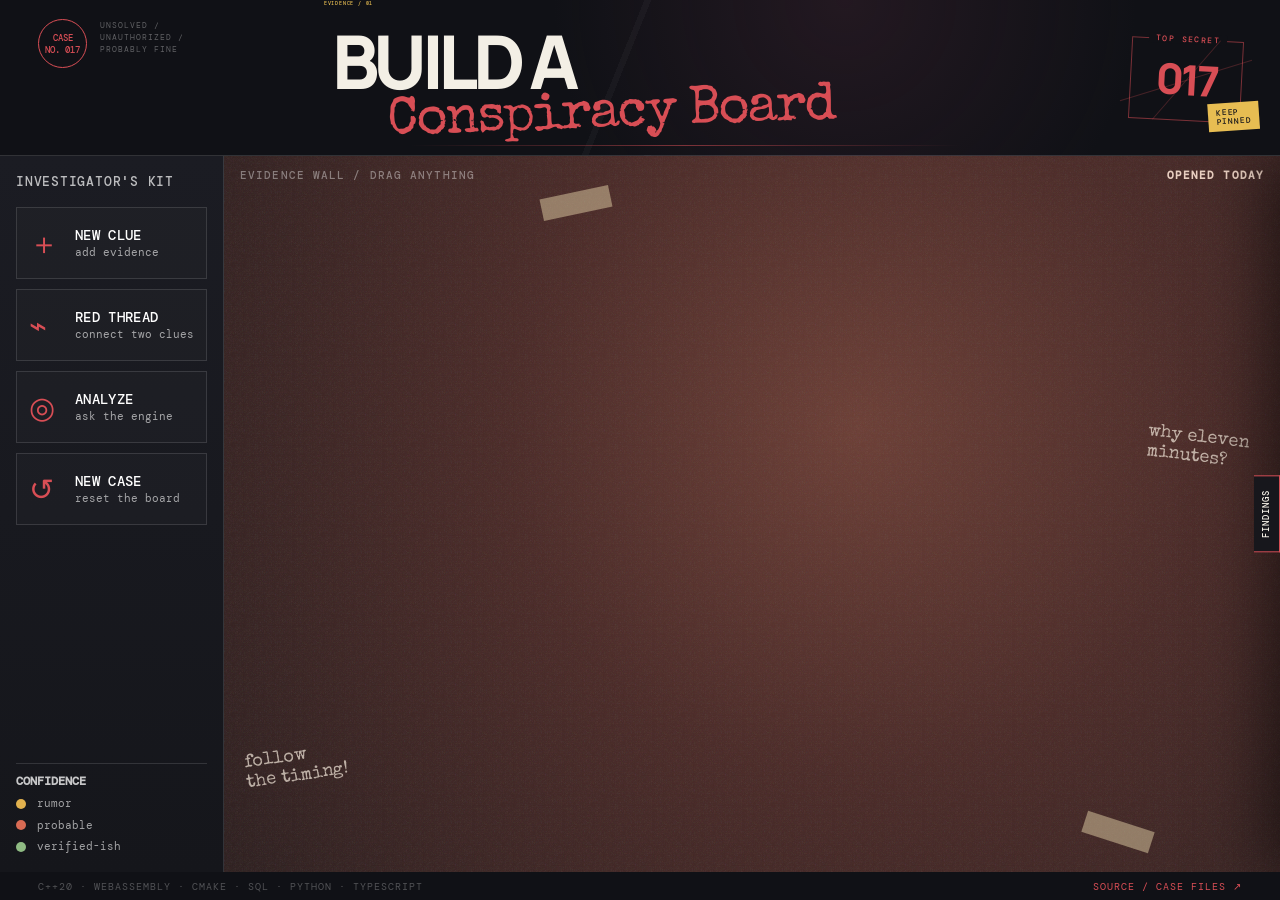
==== web/index.html @ 0553515a "Add findings drawer control" ====
<!doctype html><html lang="en"><head><meta charset="UTF-8"><meta name="viewport" content="width=device-width,initial-scale=1"><meta name="theme-color" content="#111116"><title>Build a Conspiracy Board</title><meta name="description" content="A tactile evidence board powered by a C++ graph-analysis engine compiled to WebAssembly."><link rel="stylesheet" href="styles.css"><link rel="stylesheet" href="case-file.css?v=expandable-findings-1"></head><body>
<style>html,body,main{width:100%;max-width:100%;overflow-x:hidden}.top,.workspace,.board,.tools{min-width:0;max-width:100%}.workspace{width:100%;overflow:hidden}.top{height:156px;padding-top:19px;padding-bottom:15px}.workspace{height:calc(100svh - 184px);min-height:550px}.workspace+footer,main>footer{height:28px}@media(max-width:760px){.top{height:180px}.workspace{height:auto;min-height:760px}}</style><main><header class="top"><div class="caseMark"><b>CASE<br>NO. 017</b><span>UNSOLVED / UNAUTHORIZED / PROBABLY FINE</span></div><h1><span>Build a</span><br><i>Conspiracy Board</i></h1><div class="caseSeal" aria-hidden="true"><span>TOP SECRET</span><b>017</b><i>KEEP<br>PINNED</i></div></header>
<section class="workspace"><aside class="tools"><span>INVESTIGATOR'S KIT</span><button id="addBtn"><i>＋</i><b>NEW CLUE</b><small>add evidence</small></button><button id="connectBtn"><i>⌁</i><b>RED THREAD</b><small>connect two clues</small></button><button id="analyzeBtn"><i>◎</i><b>ANALYZE</b><small>ask the engine</small></button><button id="resetBtn"><i>↺</i><b>NEW CASE</b><small>reset the board</small></button><div class="legend"><b>CONFIDENCE</b><i></i><span>rumor</span><i></i><span>probable</span><i></i><span>verified-ish</span></div></aside>
<div id="board" class="board"><div class="boardNoise"></div><svg id="threads" aria-hidden="true"><defs><filter id="rough"><feTurbulence baseFrequency=".025" numOctaves="2" result="noise"/><feDisplacementMap in="SourceGraphic" in2="noise" scale="2"/></filter></defs><g></g></svg><div class="boardTitle"><span>EVIDENCE WALL / DRAG ANYTHING</span><b id="caseClock">OPENED TODAY</b></div><div class="connectHint" id="connectHint">SELECT THE FIRST CLUE</div><div id="cards"></div><div class="scribble one">follow<br>the timing!</div><div class="scribble two">why eleven<br>minutes?</div><div class="tape tapeA"></div><div class="tape tapeB"></div></div>
<button id="findingsToggle" class="findingsToggle" type="button" aria-controls="analysis" aria-expanded="false">FINDINGS</button><aside id="analysis" class="analysis"><button id="closeAnalysis">×</button><span>C++ FINDINGS / LIVE</span><div class="score"><b id="score">00</b><small>%<br>SUSPICIOUS</small></div><h2 id="finding">The board is waiting.</h2><div class="metrics"><div><small>CLUES</small><b id="nodeMetric">0</b></div><div><small>THREADS</small><b id="edgeMetric">0</b></div><div><small>CLUSTERS</small><b id="clusterMetric">0</b></div></div><p id="narrative">Add evidence, pull some thread, then let the graph engine decide whether any of it means something.</p><div class="central"><span>MOST CONNECTED</span><b id="centralName">—</b></div><small class="disclaimer">THE ENGINE CALCULATES STRUCTURE, NOT TRUTH.</small></aside></section>
<footer><span>C++20 · WEBASSEMBLY · CMAKE · SQL · PYTHON · TYPESCRIPT</span><a href="https://github.com/jean-tmk/build-a-conspiracy-board">SOURCE / CASE FILES ↗</a></footer></main>
<dialog id="clueDialog"><form id="clueForm" method="dialog"><button class="dialogClose" value="cancel">×</button><small>ADD TO THE WALL</small><h2>What did<br>you find?</h2><label>CLUE TITLE<input name="title" required maxlength="48" placeholder="The unmarked envelope"></label><label>WHAT MAKES IT STRANGE<textarea name="detail" maxlength="130" placeholder="It arrived before it was sent."></textarea></label><label>TYPE<select name="type"><option>document</option><option>person</option><option>place</option><option>object</option><option>event</option><option>signal</option></select></label><label>CONFIDENCE<input name="confidence" type="range" min="20" max="100" value="58"></label><button class="pinBtn" value="default">PIN TO BOARD ↗</button></form></dialog>
<div id="toast" role="status"></div><script type="module" src="board.js?v=expandable-findings-1"></script></body></html>
---- web/styles.css ----
@import url('https://fonts.googleapis.com/css2?family=DM+Mono:wght@400;500&family=Manrope:wght@500;600;700;800&family=Special+Elite&display=swap');*{box-sizing:border-box}html,body{margin:0;background:#101116;color:#f3efe5;font-family:Manrope,sans-serif}button,input,textarea,select{font:inherit}.top{height:168px;padding:23px 3vw 18px;display:grid;grid-template-columns:1fr 2.1fr 1fr;align-items:end;border-bottom:1px solid #ffffff23;background:radial-gradient(circle at 66% 0,#48263655,transparent 34%),#101116}.caseMark{align-self:start;display:flex;gap:13px}.caseMark b{width:49px;height:49px;border:1px solid #d84e55;border-radius:50%;display:grid;place-content:center;text-align:center;color:#d84e55;font:500 7px DM Mono}.caseMark span{max-width:130px;color:#ffffff55;font:400 6px/1.5 DM Mono;letter-spacing:.12em}.top h1{margin:0;font:800 clamp(2.8rem,5.8vw,6.4rem)/.68 Manrope;text-transform:uppercase;letter-spacing:-.075em}.top h1 i{display:block;margin-left:9%;color:#d84e55;font:400 .72em/1 Special Elite;text-transform:none;letter-spacing:-.035em;rotate:-2deg}.engine{justify-self:end;border-left:1px solid #ffffff2a;padding-left:14px}.engine>span{display:inline-block;width:6px;height:6px;border-radius:50%;background:#e7bd52;box-shadow:0 0 9px #e7bd52;margin-right:6px}.engine.ready>span{background:#74c9a8;box-shadow:0 0 9px #74c9a8}.engine b{font:500 7px DM Mono;letter-spacing:.1em}.engine small{display:block;margin-top:7px;color:#ffffff48;font:400 6px DM Mono}.workspace{height:calc(100svh - 198px);min-height:590px;display:grid;grid-template-columns:92px 1fr;position:relative}.tools{background:#17181e;border-right:1px solid #ffffff20;padding:15px 9px;display:flex;flex-direction:column;gap:7px;z-index:7}.tools>span{font:500 5px/1.5 DM Mono;letter-spacing:.12em;color:#ffffff42;margin-bottom:6px}.tools button{border:1px solid #ffffff20;background:#ffffff04;color:#fff;padding:8px 5px;text-align:left;cursor:pointer;transition:.2s}.tools button:hover,.tools button.active{border-color:#d84e55;background:#d84e5518;translate:3px 0}.tools button i{display:block;color:#d84e55;font-style:normal;font-size:17px}.tools button b{display:block;font:500 6px DM Mono;letter-spacing:.08em}.tools button small{color:#ffffff40;font:400 5px DM Mono}.legend{margin-top:auto;border-top:1px solid #ffffff20;padding-top:10px;display:grid;grid-template-columns:8px 1fr;gap:5px;align-items:center;color:#ffffff48;font:400 5px DM Mono}.legend b{grid-column:1/-1;color:#ffffff7a}.legend i{width:6px;height:6px;border-radius:50%;background:#e1b14e}.legend i:nth-of-type(2){background:#d86b54}.legend i:nth-of-type(3){background:#8fbb83}.board{position:relative;overflow:hidden;background:radial-gradient(circle at 60% 38%,#6c3f36 0,#4b2b28 45%,#2e2020 100%);cursor:grab}.board:active{cursor:grabbing}.boardNoise{position:absolute;inset:0;pointer-events:none;opacity:.28;background-image:url("data:image/svg+xml,%3Csvg xmlns='http://www.w3.org/2000/svg' width='90' height='90'%3E%3Cfilter id='n'%3E%3CfeTurbulence baseFrequency='.55' numOctaves='4'/%3E%3C/filter%3E%3Crect width='100%25' height='100%25' filter='url(%23n)' opacity='.4'/%3E%3C/svg%3E")}.boardTitle{position:absolute;left:16px;right:16px;top:12px;display:flex;justify-content:space-between;color:#ffffff65;font:500 6px DM Mono;letter-spacing:.14em}.boardTitle b{color:#e9cfc1}.board svg{position:absolute;inset:0;width:100%;height:100%;pointer-events:none;overflow:visible}.thread{stroke:#c52e39;stroke-width:2.2;filter:url(#rough);opacity:.9}.thread.verified{stroke:#e6c0b1;stroke-dasharray:4 5;opacity:.65}.threadLabel{fill:#f5ded2;font:500 5px DM Mono;letter-spacing:.06em;text-shadow:1px 1px #321}.card{--rot:0deg;position:absolute;width:clamp(130px,14vw,190px);min-height:105px;padding:17px 14px 13px;background:#eee7d7;color:#222126;box-shadow:8px 11px 20px #120b0b88;rotate:var(--rot);transform-origin:50% 10px;cursor:grab;user-select:none;transition:box-shadow .2s,scale .2s}.card:hover{z-index:5;scale:1.035;box-shadow:12px 18px 25px #120b0baa}.card.selected{outline:3px solid #e6c44f;box-shadow:0 0 0 8px #e6c44f33,12px 18px 25px #120b0baa}.card:before{content:"";position:absolute;left:50%;top:7px;width:10px;height:10px;translate:-50% -50%;border-radius:50%;background:#b52d35;box-shadow:1px 3px 4px #0008,inset 1px 1px #fff8}.card[data-type="document"]{border-radius:1px}.card[data-type="person"]{background:#d9e2dc}.card[data-type="signal"]{background:#d7d6e8}.card[data-type="object"]{background:#e8d7c3}.card[data-type="event"]{background:#e8d4d3}.card[data-type="place"]{background:#d8dfca}.card small{display:flex;justify-content:space-between;font:500 5px DM Mono;letter-spacing:.1em;color:#5d5857}.card h3{margin:11px 0 7px;font:800 clamp(.8rem,1.2vw,1.1rem)/1.02 Manrope;letter-spacing:-.04em}.card p{margin:0;font:400 8px/1.45 DM Mono;color:#514a48}.confidence{height:2px;background:#2222;margin-top:12px}.confidence i{display:block;height:100%;background:#b52d35}.scribble{position:absolute;color:#e9ddd0;font:400 15px/1.1 Special Elite;rotate:-8deg;opacity:.75}.scribble.one{left:2%;bottom:12%}.scribble.two{right:3%;top:38%;rotate:7deg}.tape{position:absolute;width:70px;height:22px;background:#d8c69d88;rotate:-12deg}.tapeA{left:30%;top:5%}.tapeB{right:12%;bottom:4%;rotate:18deg}.connectHint{position:absolute;z-index:8;left:50%;top:45px;translate:-50% 0;background:#d84e55;color:white;padding:8px 12px;border-radius:100px;font:500 6px DM Mono;letter-spacing:.1em;opacity:0;transform:translateY(-8px);transition:.25s}.board.connecting .connectHint{opacity:1;transform:none}.analysis{position:absolute;z-index:10;right:0;top:0;bottom:0;width:min(390px,90vw);background:#ece9df;color:#17171c;padding:28px;translate:103% 0;transition:translate .5s cubic-bezier(.16,1,.3,1);box-shadow:-25px 0 60px #0008}.analysis.open{translate:0}.analysis>button{position:absolute;right:16px;top:14px;border:0;background:none;font-size:24px}.analysis>span{font:500 6px DM Mono;letter-spacing:.16em;color:#777}.score{display:flex;align-items:end;margin:28px 0 20px;border-bottom:1px solid;padding-bottom:14px}.score>b{color:#d33e46;font:800 74px/.72 Manrope;letter-spacing:-.08em}.score small{margin-left:8px;font:500 6px/1.5 DM Mono}.analysis h2{font:800 2.2rem/.92 Manrope;letter-spacing:-.06em;margin:0 0 15px}.metrics{display:grid;grid-template-columns:repeat(3,1fr);border:1px solid #999;margin:18px 0}.metrics div{padding:10px;border-right:1px solid #999}.metrics div:last-child{border:0}.metrics small{display:block;font:500 5px DM Mono;color:#777}.metrics b{font:700 19px DM Mono}.analysis>p{font:400 10px/1.65 DM Mono;color:#555}.central{margin-top:20px;padding:14px;background:#17171c;color:#eee}.central span{display:block;color:#d84e55;font:500 5px DM Mono}.central b{display:block;margin-top:5px;font-size:14px}.disclaimer{position:absolute;bottom:20px;left:28px;color:#888;font:500 5px DM Mono}.workspace+footer,main>footer{height:30px;display:flex;justify-content:space-between;align-items:center;padding:0 3vw;color:#ffffff45;font:400 6px DM Mono;letter-spacing:.1em}footer a{color:#d84e55;text-decoration:none}dialog{width:min(500px,92vw);border:1px solid #333;background:#eee9dd;color:#17171c;padding:0;box-shadow:15px 18px #d84e55}dialog::backdrop{background:#090a0ed9;backdrop-filter:blur(5px)}dialog form{padding:28px}.dialogClose{position:absolute;right:12px;top:8px;border:0;background:none;font-size:22px}.clueDialog small,dialog form>small{font:500 6px DM Mono;letter-spacing:.14em}.clueDialog h2,dialog h2{margin:9px 0 22px;font:800 3.2rem/.8 Manrope;letter-spacing:-.07em}dialog label{display:block;margin:12px 0;font:500 6px DM Mono;letter-spacing:.1em}dialog input,dialog textarea,dialog select{display:block;width:100%;margin-top:6px;padding:10px;border:0;border-bottom:1px solid #555;background:#ffffff55;outline:0;font:500 10px DM Mono}dialog textarea{resize:vertical;min-height:65px}.pinBtn{margin-top:14px;border:0;background:#17171c;color:white;padding:12px 14px;font:500 7px DM Mono;letter-spacing:.1em}#toast{position:fixed;z-index:30;left:50%;top:18px;translate:-50% -20px;background:#17171c;color:#e6c44f;border:1px solid #e6c44f;padding:9px 13px;border-radius:100px;font:500 6px DM Mono;letter-spacing:.1em;opacity:0;transition:.3s}#toast.show{opacity:1;translate:-50% 0}@media(max-width:760px){.top{height:180px;grid-template-columns:1fr auto}.top h1{grid-column:1/-1;grid-row:2;font-size:3.2rem}.engine small,.caseMark span{display:none}.workspace{height:auto;min-height:760px;grid-template-columns:1fr}.tools{height:70px;flex-direction:row;position:relative;padding:7px}.tools>span,.legend{display:none}.tools button{flex:1;text-align:center}.tools button i{display:inline;margin-right:5px}.board{min-height:690px}.card{width:145px}.analysis{position:fixed}.workspace+footer,main>footer{font-size:5px}.workspace+footer span,main>footer span{display:none}}
---- web/case-file.css ----
/* Case-file framing and legibility pass */
.top{position:relative;overflow:hidden;background:linear-gradient(112deg,transparent 0 48%,#ffffff08 48% 48.5%,transparent 48.5%),radial-gradient(circle at 66% 0,#48263655,transparent 34%),#101116}
.top:after{content:"";position:absolute;left:32%;right:25%;bottom:9px;height:1px;background:linear-gradient(90deg,transparent,#d84e5588,transparent)}
.top h1{position:relative}.top h1>span{position:relative}.top h1>span:before{content:"EVIDENCE / 01";position:absolute;left:-8px;top:-10px;color:#e7bd52;font:500 5px DM Mono;letter-spacing:.16em}
.caseSeal{justify-self:end;align-self:center;width:112px;height:82px;border:1px solid #d84e5588;position:relative;rotate:3deg;display:grid;place-items:center;color:#d84e55}.caseSeal:before,.caseSeal:after{content:"";position:absolute;background:#d84e5544}.caseSeal:before{width:138px;height:1px;rotate:-20deg}.caseSeal:after{height:104px;width:1px;rotate:38deg}.caseSeal span{position:absolute;top:-6px;background:#101116;padding:0 7px;font:500 6px DM Mono;letter-spacing:.18em}.caseSeal b{font:800 42px/.8 Manrope;letter-spacing:-.08em}.caseSeal i{position:absolute;right:-20px;bottom:-8px;background:#e7bd52;color:#17171c;padding:5px 8px;font:500 6px/1.15 DM Mono;letter-spacing:.1em;rotate:-7deg}
.workspace{grid-template-columns:138px 1fr}.tools{background:linear-gradient(180deg,#1b1c23,#15161b);padding:17px 12px;gap:9px}.tools>span{font-size:7px;color:#ffffff70;margin-bottom:7px}.tools button{padding:10px 9px}.tools button i{font-size:21px;line-height:1}.tools button b{margin-top:4px;font-size:8px}.tools button small{display:block;margin-top:2px;color:#ffffff68;font-size:7px}.legend{grid-template-columns:9px 1fr;gap:6px;color:#ffffff68;font-size:6px}.legend b{color:#ffffff9a;font-size:7px}.legend i{width:7px;height:7px}
@media(max-width:760px){.caseSeal{display:none}.top h1>span:before{display:none}.workspace{grid-template-columns:1fr}.tools{padding:7px;gap:7px}.tools button{padding:7px 4px}.tools button b{font-size:7px}.tools button small{font-size:6px}}

/* Readability pass: designed for comfortable reading at laptop distance */
.workspace{grid-template-columns:178px 1fr}
.tools{padding:18px 14px;gap:11px}
.tools>span{font-size:10px;line-height:1.35;letter-spacing:.1em;color:#ffffffb5;margin-bottom:7px}
.tools button{min-height:68px;padding:10px 11px;display:grid;grid-template-columns:30px 1fr;grid-template-rows:auto auto;column-gap:7px;align-content:center}
.tools button i{grid-row:1/-1;align-self:center;font-size:27px}
.tools button b{margin:0;font-size:11px;line-height:1.25;letter-spacing:.05em}
.tools button small{margin-top:3px;font-size:9px;line-height:1.25;color:#ffffff9a}
.legend{grid-template-columns:10px 1fr;gap:7px 8px;font-size:8px;line-height:1.25;color:#ffffff9a}
.legend b{font-size:9px;color:#ffffffc2}.legend i{width:8px;height:8px}
.boardTitle{font-size:9px;letter-spacing:.1em}.threadLabel{font-size:8px}.connectHint{font-size:9px}
.card small{font-size:7px}.card h3{font-size:clamp(.95rem,1.35vw,1.22rem)}.card p{font-size:10px;line-height:1.45}
.scribble{font-size:18px}.analysis>span{font-size:9px}.score small{font-size:8px}.metrics small{font-size:8px}.analysis>p{font-size:12px;line-height:1.6}.central span{font-size:8px}.central b{font-size:16px}.disclaimer{font-size:7px}
.workspace+footer,main>footer{font-size:8px}
dialog form>small,dialog label{font-size:9px}dialog input,dialog textarea,dialog select{font-size:12px}.pinBtn{font-size:10px}#toast{font-size:9px}
@media(max-width:900px) and (min-width:761px){.workspace{grid-template-columns:164px 1fr}.tools{padding-inline:11px}.tools button{min-height:65px;grid-template-columns:26px 1fr}.tools button i{font-size:23px}}
@media(max-width:760px){.workspace{grid-template-columns:1fr}.tools{padding:7px;gap:7px}.tools button{min-height:56px;padding:7px 4px;display:block}.tools button i{font-size:20px}.tools button b{font-size:9px}.tools button small{font-size:7px}.boardTitle{font-size:8px}.workspace+footer,main>footer{font-size:7px}}

/* Clearly readable scale — deliberately substantial, not incremental */
.workspace{grid-template-columns:224px 1fr}
.tools{padding:18px 16px;gap:10px}
.tools>span{font-size:13px;line-height:1.25;letter-spacing:.06em}
.tools button{min-height:72px;padding:10px 12px;grid-template-columns:36px 1fr;column-gap:10px}
.tools button i{font-size:30px}.tools button b{font-size:14px;line-height:1.15;letter-spacing:.025em}.tools button small{font-size:11px;line-height:1.25}
.legend{font-size:11px;grid-template-columns:12px 1fr;gap:8px 9px}.legend b{font-size:12px}.legend i{width:10px;height:10px}
.caseMark b{font-size:9px}.caseMark span{font-size:8px}.caseSeal span,.caseSeal i{font-size:8px}
.boardTitle{font-size:11px}.threadLabel{font-size:10px}.connectHint{font-size:11px}
.card{width:clamp(155px,15vw,210px);min-height:125px}.card small{font-size:9px}.card h3{font-size:clamp(1.05rem,1.45vw,1.35rem)}.card p{font-size:12px;line-height:1.45}
.analysis>span{font-size:11px}.score small{font-size:10px}.metrics small{font-size:10px}.analysis>p{font-size:14px}.central span{font-size:10px}.central b{font-size:18px}.disclaimer{font-size:9px}
.workspace+footer,main>footer{font-size:10px}
@media(max-width:1050px) and (min-width:761px){.workspace{grid-template-columns:202px 1fr}.tools{padding-inline:13px}.tools>span{font-size:11px}.tools button{grid-template-columns:31px 1fr}.tools button i{font-size:26px}.tools button b{font-size:12px}.tools button small{font-size:10px}.legend{font-size:9px}.legend b{font-size:10px}}
@media(max-width:760px){.workspace{grid-template-columns:1fr}.tools button{min-height:58px;display:block}.tools button i{font-size:22px}.tools button b{font-size:10px}.tools button small{font-size:8px}.boardTitle{font-size:9px}.card p{font-size:11px}.workspace+footer,main>footer{font-size:8px}}

/* Viewport containment: keep the full case board inside the visible width */
html,body,main{width:100%;max-width:100%;overflow-x:clip}
.top,.workspace,.board,.tools{min-width:0;max-width:100%}
.top>*{min-width:0}
.top h1{max-width:100%}
.workspace{width:100%;overflow:hidden}
.board{width:100%}
.workspace+footer,main>footer{min-width:0;gap:18px}
.workspace+footer>*,main>footer>*{min-width:0}
footer a{white-space:nowrap}

@media(max-width:1050px) and (min-width:761px){
  .top{grid-template-columns:minmax(120px,.8fr) minmax(0,2.2fr) minmax(90px,.7fr)}
  .top h1{font-size:clamp(2.75rem,6vw,5rem)}
  .caseSeal{width:94px}
}

@media(max-width:760px){
  html,body,main{overflow-x:hidden}
  .top{grid-template-columns:minmax(0,1fr) auto}
  .top h1{width:100%;font-size:clamp(2.35rem,11.5vw,3.2rem)}
  .tools{display:grid;grid-template-columns:repeat(4,minmax(0,1fr));height:auto}
  .tools button{min-width:0;width:100%;overflow:hidden}
  .tools button b,.tools button small{overflow-wrap:anywhere}
  .board{width:100%;max-width:100vw}
  .workspace+footer,main>footer{padding-inline:14px}
}

/* Three-part desktop composition: kit, evidence wall, and findings all remain visible */
@media(min-width:901px){
  .workspace{grid-template-columns:224px minmax(0,1fr) clamp(300px,25vw,390px)}
  .analysis{
    position:relative;
    grid-column:3;
    grid-row:1;
    inset:auto;
    width:auto;
    min-width:0;
    height:100%;
    translate:0;
    box-shadow:-18px 0 45px #0005;
    overflow-y:auto;
  }
  .analysis>button{display:none}
  .board{grid-column:2;grid-row:1}
}
@media(max-width:1050px) and (min-width:901px){
  .workspace{grid-template-columns:190px minmax(0,1fr) 300px}
  .tools{padding-inline:12px}
  .tools button{grid-template-columns:30px 1fr}
  .tools button i{font-size:25px}
  .tools button b{font-size:12px}
  .tools button small{font-size:9px}
  .analysis{padding:22px}
  .score>b{font-size:62px}
  .analysis h2{font-size:1.85rem}
  .disclaimer{left:22px}
}
@media(max-width:900px){
  .workspace{grid-template-columns:164px minmax(0,1fr)}
  .analysis{position:absolute}
}
@media(max-width:760px){
  .workspace{grid-template-columns:1fr}
  .analysis{position:fixed}
}

/* Expandable findings drawer: preserve the full evidence wall until requested */
.workspace{grid-template-columns:224px minmax(0,1fr)}
.board{grid-column:2;grid-row:1}
.analysis{
  position:absolute;
  z-index:10;
  right:0;
  top:0;
  bottom:0;
  grid-column:auto;
  grid-row:auto;
  width:min(390px,90vw);
  height:auto;
  translate:103% 0;
  overflow-y:auto;
  box-shadow:-25px 0 60px #0008;
}
.analysis.open{translate:0}
.analysis>button{display:block}
.findingsToggle{
  position:absolute;
  z-index:11;
  right:0;
  top:50%;
  translate:0 -50%;
  border:1px solid #d84e55;
  border-right:0;
  background:#17171c;
  color:#f3efe5;
  padding:13px 8px;
  cursor:pointer;
  font:500 9px/1 DM Mono;
  letter-spacing:.12em;
  writing-mode:vertical-rl;
  rotate:180deg;
  transition:right .5s cubic-bezier(.16,1,.3,1),background .2s,color .2s;
}
.findingsToggle:hover{background:#d84e55;color:#fff}
.workspace.findings-open .findingsToggle{right:min(390px,90vw)}
@media(max-width:1050px) and (min-width:761px){
  .workspace{grid-template-columns:190px minmax(0,1fr)}
}
@media(max-width:760px){
  .workspace{grid-template-columns:1fr}
  .board{grid-column:1}
  .findingsToggle{position:fixed;top:56%;z-index:12}
  .workspace.findings-open .findingsToggle{right:min(390px,90vw)}
}
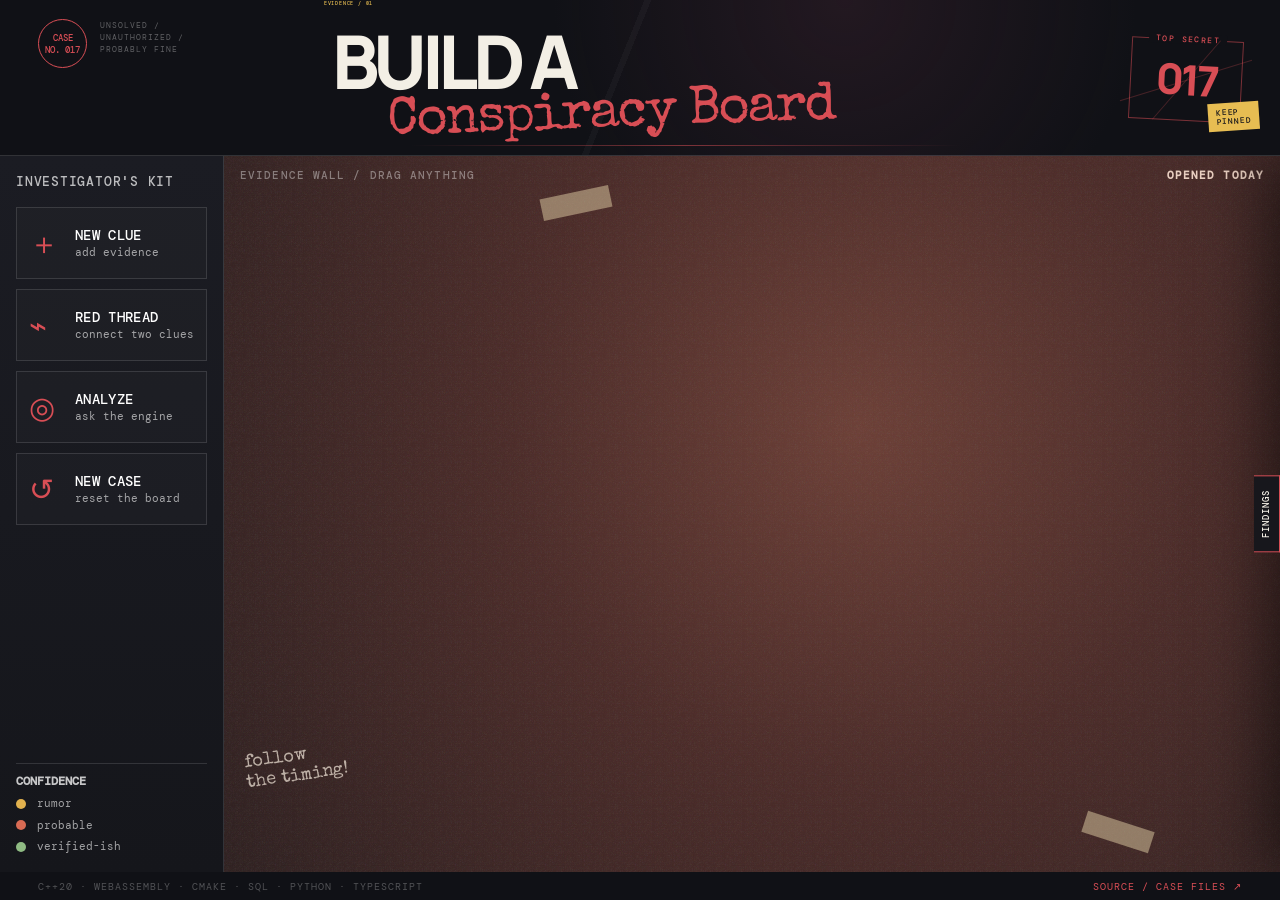
==== commit 4ed48a64: "Refine findings controls and remove stray note" ====
--- a/web/index.html
+++ b/web/index.html
@@ -1,8 +1,8 @@
-<!doctype html><html lang="en"><head><meta charset="UTF-8"><meta name="viewport" content="width=device-width,initial-scale=1"><meta name="theme-color" content="#111116"><title>Build a Conspiracy Board</title><meta name="description" content="A tactile evidence board powered by a C++ graph-analysis engine compiled to WebAssembly."><link rel="stylesheet" href="styles.css"><link rel="stylesheet" href="case-file.css?v=expandable-findings-1"></head><body>
+<!doctype html><html lang="en"><head><meta charset="UTF-8"><meta name="viewport" content="width=device-width,initial-scale=1"><meta name="theme-color" content="#111116"><title>Build a Conspiracy Board</title><meta name="description" content="A tactile evidence board powered by a C++ graph-analysis engine compiled to WebAssembly."><link rel="stylesheet" href="styles.css"><link rel="stylesheet" href="case-file.css?v=findings-controls-2"></head><body>
 <style>html,body,main{width:100%;max-width:100%;overflow-x:hidden}.top,.workspace,.board,.tools{min-width:0;max-width:100%}.workspace{width:100%;overflow:hidden}.top{height:156px;padding-top:19px;padding-bottom:15px}.workspace{height:calc(100svh - 184px);min-height:550px}.workspace+footer,main>footer{height:28px}@media(max-width:760px){.top{height:180px}.workspace{height:auto;min-height:760px}}</style><main><header class="top"><div class="caseMark"><b>CASE<br>NO. 017</b><span>UNSOLVED / UNAUTHORIZED / PROBABLY FINE</span></div><h1><span>Build a</span><br><i>Conspiracy Board</i></h1><div class="caseSeal" aria-hidden="true"><span>TOP SECRET</span><b>017</b><i>KEEP<br>PINNED</i></div></header>
 <section class="workspace"><aside class="tools"><span>INVESTIGATOR'S KIT</span><button id="addBtn"><i>＋</i><b>NEW CLUE</b><small>add evidence</small></button><button id="connectBtn"><i>⌁</i><b>RED THREAD</b><small>connect two clues</small></button><button id="analyzeBtn"><i>◎</i><b>ANALYZE</b><small>ask the engine</small></button><button id="resetBtn"><i>↺</i><b>NEW CASE</b><small>reset the board</small></button><div class="legend"><b>CONFIDENCE</b><i></i><span>rumor</span><i></i><span>probable</span><i></i><span>verified-ish</span></div></aside>
-<div id="board" class="board"><div class="boardNoise"></div><svg id="threads" aria-hidden="true"><defs><filter id="rough"><feTurbulence baseFrequency=".025" numOctaves="2" result="noise"/><feDisplacementMap in="SourceGraphic" in2="noise" scale="2"/></filter></defs><g></g></svg><div class="boardTitle"><span>EVIDENCE WALL / DRAG ANYTHING</span><b id="caseClock">OPENED TODAY</b></div><div class="connectHint" id="connectHint">SELECT THE FIRST CLUE</div><div id="cards"></div><div class="scribble one">follow<br>the timing!</div><div class="scribble two">why eleven<br>minutes?</div><div class="tape tapeA"></div><div class="tape tapeB"></div></div>
-<button id="findingsToggle" class="findingsToggle" type="button" aria-controls="analysis" aria-expanded="false">FINDINGS</button><aside id="analysis" class="analysis"><button id="closeAnalysis">×</button><span>C++ FINDINGS / LIVE</span><div class="score"><b id="score">00</b><small>%<br>SUSPICIOUS</small></div><h2 id="finding">The board is waiting.</h2><div class="metrics"><div><small>CLUES</small><b id="nodeMetric">0</b></div><div><small>THREADS</small><b id="edgeMetric">0</b></div><div><small>CLUSTERS</small><b id="clusterMetric">0</b></div></div><p id="narrative">Add evidence, pull some thread, then let the graph engine decide whether any of it means something.</p><div class="central"><span>MOST CONNECTED</span><b id="centralName">—</b></div><small class="disclaimer">THE ENGINE CALCULATES STRUCTURE, NOT TRUTH.</small></aside></section>
+<div id="board" class="board"><div class="boardNoise"></div><svg id="threads" aria-hidden="true"><defs><filter id="rough"><feTurbulence baseFrequency=".025" numOctaves="2" result="noise"/><feDisplacementMap in="SourceGraphic" in2="noise" scale="2"/></filter></defs><g></g></svg><div class="boardTitle"><span>EVIDENCE WALL / DRAG ANYTHING</span><b id="caseClock">OPENED TODAY</b></div><div class="connectHint" id="connectHint">SELECT THE FIRST CLUE</div><div id="cards"></div><div class="scribble one">follow<br>the timing!</div><div class="tape tapeA"></div><div class="tape tapeB"></div></div>
+<button id="findingsToggle" class="findingsToggle" type="button" aria-controls="analysis" aria-expanded="false">FINDINGS</button><aside id="analysis" class="analysis"><button id="closeAnalysis">×</button><span>C++ FINDINGS / LIVE</span><div class="score"><b id="score">00</b><small>%<br>SUSPICIOUS</small></div><h2 id="finding">The board is waiting.</h2><div class="metrics"><div><small>CLUES</small><b id="nodeMetric">0</b></div><div><small>THREADS</small><b id="edgeMetric">0</b></div><div><small>CLUSTERS</small><b id="clusterMetric">0</b></div></div><p id="narrative">Add evidence, pull some thread, then let the graph engine decide whether any of it means something.</p><div class="central"><span>MOST CONNECTED</span><b id="centralName">—</b></div><button id="analyzePanelBtn" class="panelAnalyze" type="button"><span>◎</span><b>RUN ANALYSIS</b><small>calculate this case</small></button><small class="disclaimer">THE ENGINE CALCULATES STRUCTURE, NOT TRUTH.</small></aside></section>
 <footer><span>C++20 · WEBASSEMBLY · CMAKE · SQL · PYTHON · TYPESCRIPT</span><a href="https://github.com/jean-tmk/build-a-conspiracy-board">SOURCE / CASE FILES ↗</a></footer></main>
 <dialog id="clueDialog"><form id="clueForm" method="dialog"><button class="dialogClose" value="cancel">×</button><small>ADD TO THE WALL</small><h2>What did<br>you find?</h2><label>CLUE TITLE<input name="title" required maxlength="48" placeholder="The unmarked envelope"></label><label>WHAT MAKES IT STRANGE<textarea name="detail" maxlength="130" placeholder="It arrived before it was sent."></textarea></label><label>TYPE<select name="type"><option>document</option><option>person</option><option>place</option><option>object</option><option>event</option><option>signal</option></select></label><label>CONFIDENCE<input name="confidence" type="range" min="20" max="100" value="58"></label><button class="pinBtn" value="default">PIN TO BOARD ↗</button></form></dialog>
-<div id="toast" role="status"></div><script type="module" src="board.js?v=expandable-findings-1"></script></body></html>
+<div id="toast" role="status"></div><script type="module" src="board.js?v=findings-controls-2"></script></body></html>
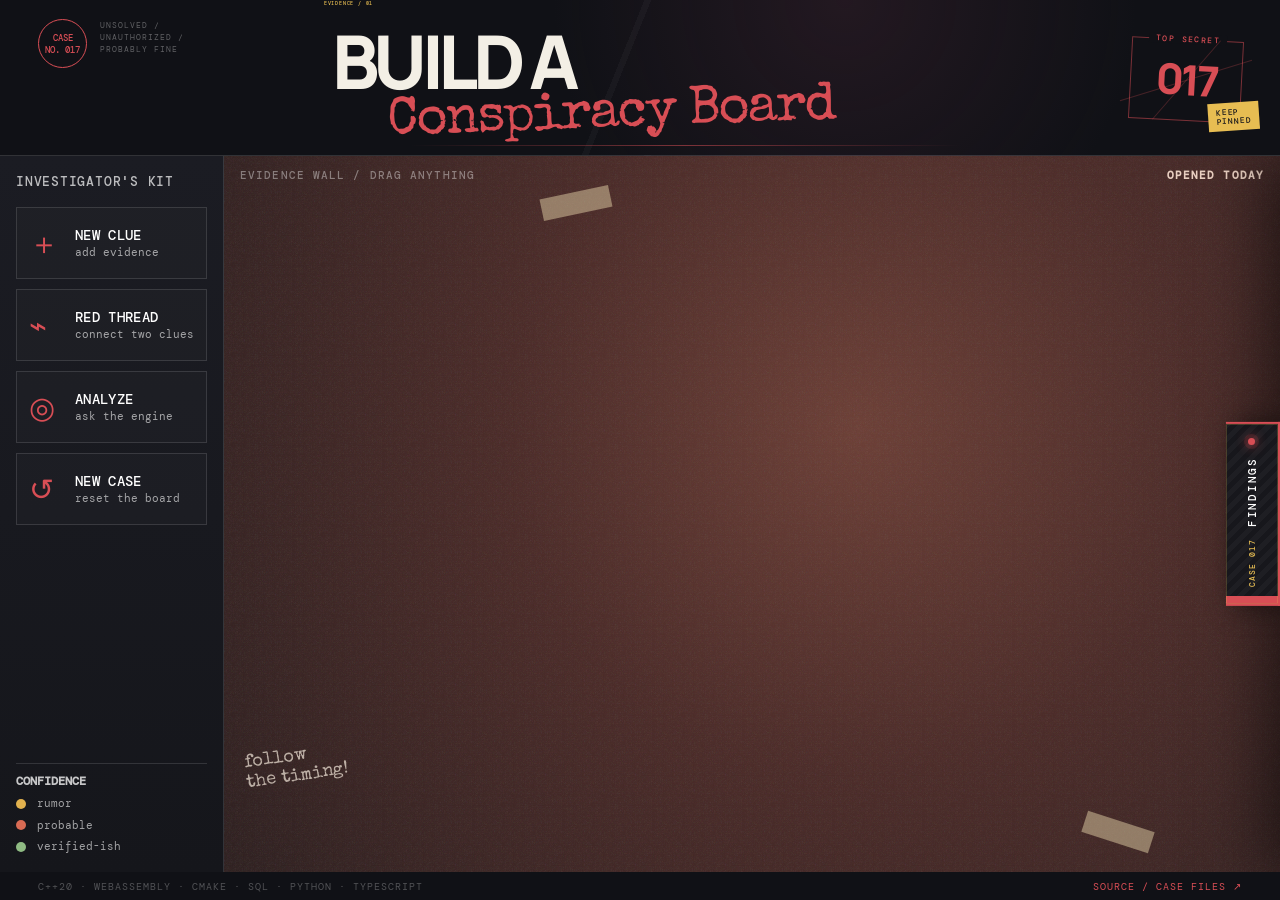
==== commit 0186b944: "Publish corrected findings action and clue layout" ====
--- a/web/index.html
+++ b/web/index.html
@@ -1,8 +1,8 @@
-<!doctype html><html lang="en"><head><meta charset="UTF-8"><meta name="viewport" content="width=device-width,initial-scale=1"><meta name="theme-color" content="#111116"><title>Build a Conspiracy Board</title><meta name="description" content="A tactile evidence board powered by a C++ graph-analysis engine compiled to WebAssembly."><link rel="stylesheet" href="styles.css"><link rel="stylesheet" href="case-file.css?v=findings-controls-2"></head><body>
+<!doctype html><html lang="en"><head><meta charset="UTF-8"><meta name="viewport" content="width=device-width,initial-scale=1"><meta name="theme-color" content="#111116"><title>Build a Conspiracy Board</title><meta name="description" content="A tactile evidence board powered by a C++ graph-analysis engine compiled to WebAssembly."><link rel="stylesheet" href="styles.css"><link rel="stylesheet" href="case-file.css?v=findings-controls-3"></head><body>
 <style>html,body,main{width:100%;max-width:100%;overflow-x:hidden}.top,.workspace,.board,.tools{min-width:0;max-width:100%}.workspace{width:100%;overflow:hidden}.top{height:156px;padding-top:19px;padding-bottom:15px}.workspace{height:calc(100svh - 184px);min-height:550px}.workspace+footer,main>footer{height:28px}@media(max-width:760px){.top{height:180px}.workspace{height:auto;min-height:760px}}</style><main><header class="top"><div class="caseMark"><b>CASE<br>NO. 017</b><span>UNSOLVED / UNAUTHORIZED / PROBABLY FINE</span></div><h1><span>Build a</span><br><i>Conspiracy Board</i></h1><div class="caseSeal" aria-hidden="true"><span>TOP SECRET</span><b>017</b><i>KEEP<br>PINNED</i></div></header>
 <section class="workspace"><aside class="tools"><span>INVESTIGATOR'S KIT</span><button id="addBtn"><i>＋</i><b>NEW CLUE</b><small>add evidence</small></button><button id="connectBtn"><i>⌁</i><b>RED THREAD</b><small>connect two clues</small></button><button id="analyzeBtn"><i>◎</i><b>ANALYZE</b><small>ask the engine</small></button><button id="resetBtn"><i>↺</i><b>NEW CASE</b><small>reset the board</small></button><div class="legend"><b>CONFIDENCE</b><i></i><span>rumor</span><i></i><span>probable</span><i></i><span>verified-ish</span></div></aside>
 <div id="board" class="board"><div class="boardNoise"></div><svg id="threads" aria-hidden="true"><defs><filter id="rough"><feTurbulence baseFrequency=".025" numOctaves="2" result="noise"/><feDisplacementMap in="SourceGraphic" in2="noise" scale="2"/></filter></defs><g></g></svg><div class="boardTitle"><span>EVIDENCE WALL / DRAG ANYTHING</span><b id="caseClock">OPENED TODAY</b></div><div class="connectHint" id="connectHint">SELECT THE FIRST CLUE</div><div id="cards"></div><div class="scribble one">follow<br>the timing!</div><div class="tape tapeA"></div><div class="tape tapeB"></div></div>
 <button id="findingsToggle" class="findingsToggle" type="button" aria-controls="analysis" aria-expanded="false">FINDINGS</button><aside id="analysis" class="analysis"><button id="closeAnalysis">×</button><span>C++ FINDINGS / LIVE</span><div class="score"><b id="score">00</b><small>%<br>SUSPICIOUS</small></div><h2 id="finding">The board is waiting.</h2><div class="metrics"><div><small>CLUES</small><b id="nodeMetric">0</b></div><div><small>THREADS</small><b id="edgeMetric">0</b></div><div><small>CLUSTERS</small><b id="clusterMetric">0</b></div></div><p id="narrative">Add evidence, pull some thread, then let the graph engine decide whether any of it means something.</p><div class="central"><span>MOST CONNECTED</span><b id="centralName">—</b></div><button id="analyzePanelBtn" class="panelAnalyze" type="button"><span>◎</span><b>RUN ANALYSIS</b><small>calculate this case</small></button><small class="disclaimer">THE ENGINE CALCULATES STRUCTURE, NOT TRUTH.</small></aside></section>
 <footer><span>C++20 · WEBASSEMBLY · CMAKE · SQL · PYTHON · TYPESCRIPT</span><a href="https://github.com/jean-tmk/build-a-conspiracy-board">SOURCE / CASE FILES ↗</a></footer></main>
 <dialog id="clueDialog"><form id="clueForm" method="dialog"><button class="dialogClose" value="cancel">×</button><small>ADD TO THE WALL</small><h2>What did<br>you find?</h2><label>CLUE TITLE<input name="title" required maxlength="48" placeholder="The unmarked envelope"></label><label>WHAT MAKES IT STRANGE<textarea name="detail" maxlength="130" placeholder="It arrived before it was sent."></textarea></label><label>TYPE<select name="type"><option>document</option><option>person</option><option>place</option><option>object</option><option>event</option><option>signal</option></select></label><label>CONFIDENCE<input name="confidence" type="range" min="20" max="100" value="58"></label><button class="pinBtn" value="default">PIN TO BOARD ↗</button></form></dialog>
-<div id="toast" role="status"></div><script type="module" src="board.js?v=findings-controls-2"></script></body></html>
+<div id="toast" role="status"></div><script type="module" src="board.js?v=findings-controls-3"></script></body></html>
--- a/web/case-file.css
+++ b/web/case-file.css
@@ -154,3 +154,92 @@
   .findingsToggle{position:fixed;top:56%;z-index:12}
   .workspace.findings-open .findingsToggle{right:min(390px,90vw)}
 }
+
+/* Stronger collapsed case-file tab and in-panel calculation control */
+.analysis{padding-bottom:132px}
+.findingsToggle{
+  width:54px;
+  min-height:154px;
+  padding:17px 10px 14px;
+  border:2px solid #d84e55;
+  border-right:0;
+  background:
+    linear-gradient(180deg,#d84e55 0 8px,transparent 8px),
+    repeating-linear-gradient(135deg,#ffffff08 0 5px,transparent 5px 10px),
+    #17171c;
+  color:#fff;
+  box-shadow:-9px 0 28px #0008,0 0 0 1px #e7bd5238 inset;
+  font-size:11px;
+  letter-spacing:.16em;
+}
+.findingsToggle:before{
+  content:"CASE 017";
+  display:inline-block;
+  margin-bottom:12px;
+  color:#e7bd52;
+  font:500 8px/1 DM Mono;
+  letter-spacing:.12em;
+}
+.findingsToggle:after{
+  content:"";
+  display:inline-block;
+  width:7px;
+  height:7px;
+  margin-top:12px;
+  border-radius:50%;
+  background:#d84e55;
+  box-shadow:0 0 0 4px #d84e5526,0 0 12px #d84e55;
+}
+.workspace:not(.findings-open) .findingsToggle{animation:findingsNudge 4s ease-in-out infinite}
+.workspace.findings-open .findingsToggle{animation:none;background:#d84e55}
+@keyframes findingsNudge{0%,78%,100%{translate:0 -50%}84%{translate:-7px -50%}90%{translate:0 -50%}94%{translate:-3px -50%}}
+
+.panelAnalyze{
+  position:absolute;
+  left:28px;
+  right:28px;
+  bottom:42px;
+  min-height:58px;
+  display:grid;
+  grid-template-columns:34px 1fr;
+  grid-template-rows:auto auto;
+  column-gap:9px;
+  align-content:center;
+  border:0;
+  background:#17171c;
+  color:#f3efe5;
+  padding:10px 14px;
+  text-align:left;
+  cursor:pointer;
+  box-shadow:5px 5px 0 #d84e55;
+  transition:translate .2s,box-shadow .2s,background .2s;
+}
+.panelAnalyze:hover{translate:-2px -2px;box-shadow:8px 8px 0 #d84e55;background:#23232a}
+.panelAnalyze span{grid-row:1/-1;align-self:center;color:#d84e55;font-size:25px}
+.panelAnalyze b{font:700 12px/1.1 DM Mono;letter-spacing:.08em}
+.panelAnalyze small{margin-top:3px;color:#ffffff82;font:500 9px/1 DM Mono}
+@media(max-width:1050px) and (min-width:761px){
+  .panelAnalyze{left:22px;right:22px}
+}
+
+/* Findings actions belong to the content flow, not the close-button layer */
+.analysis{padding-bottom:28px}
+.analysis>.panelAnalyze{
+  position:relative;
+  inset:auto;
+  left:auto;
+  right:auto;
+  top:auto;
+  bottom:auto;
+  width:100%;
+  min-height:62px;
+  margin:20px 0 0;
+}
+.analysis>.disclaimer{
+  position:static;
+  display:block;
+  margin-top:18px;
+}
+@media(max-width:1050px) and (min-width:761px){
+  .analysis>.panelAnalyze{left:auto;right:auto}
+}
